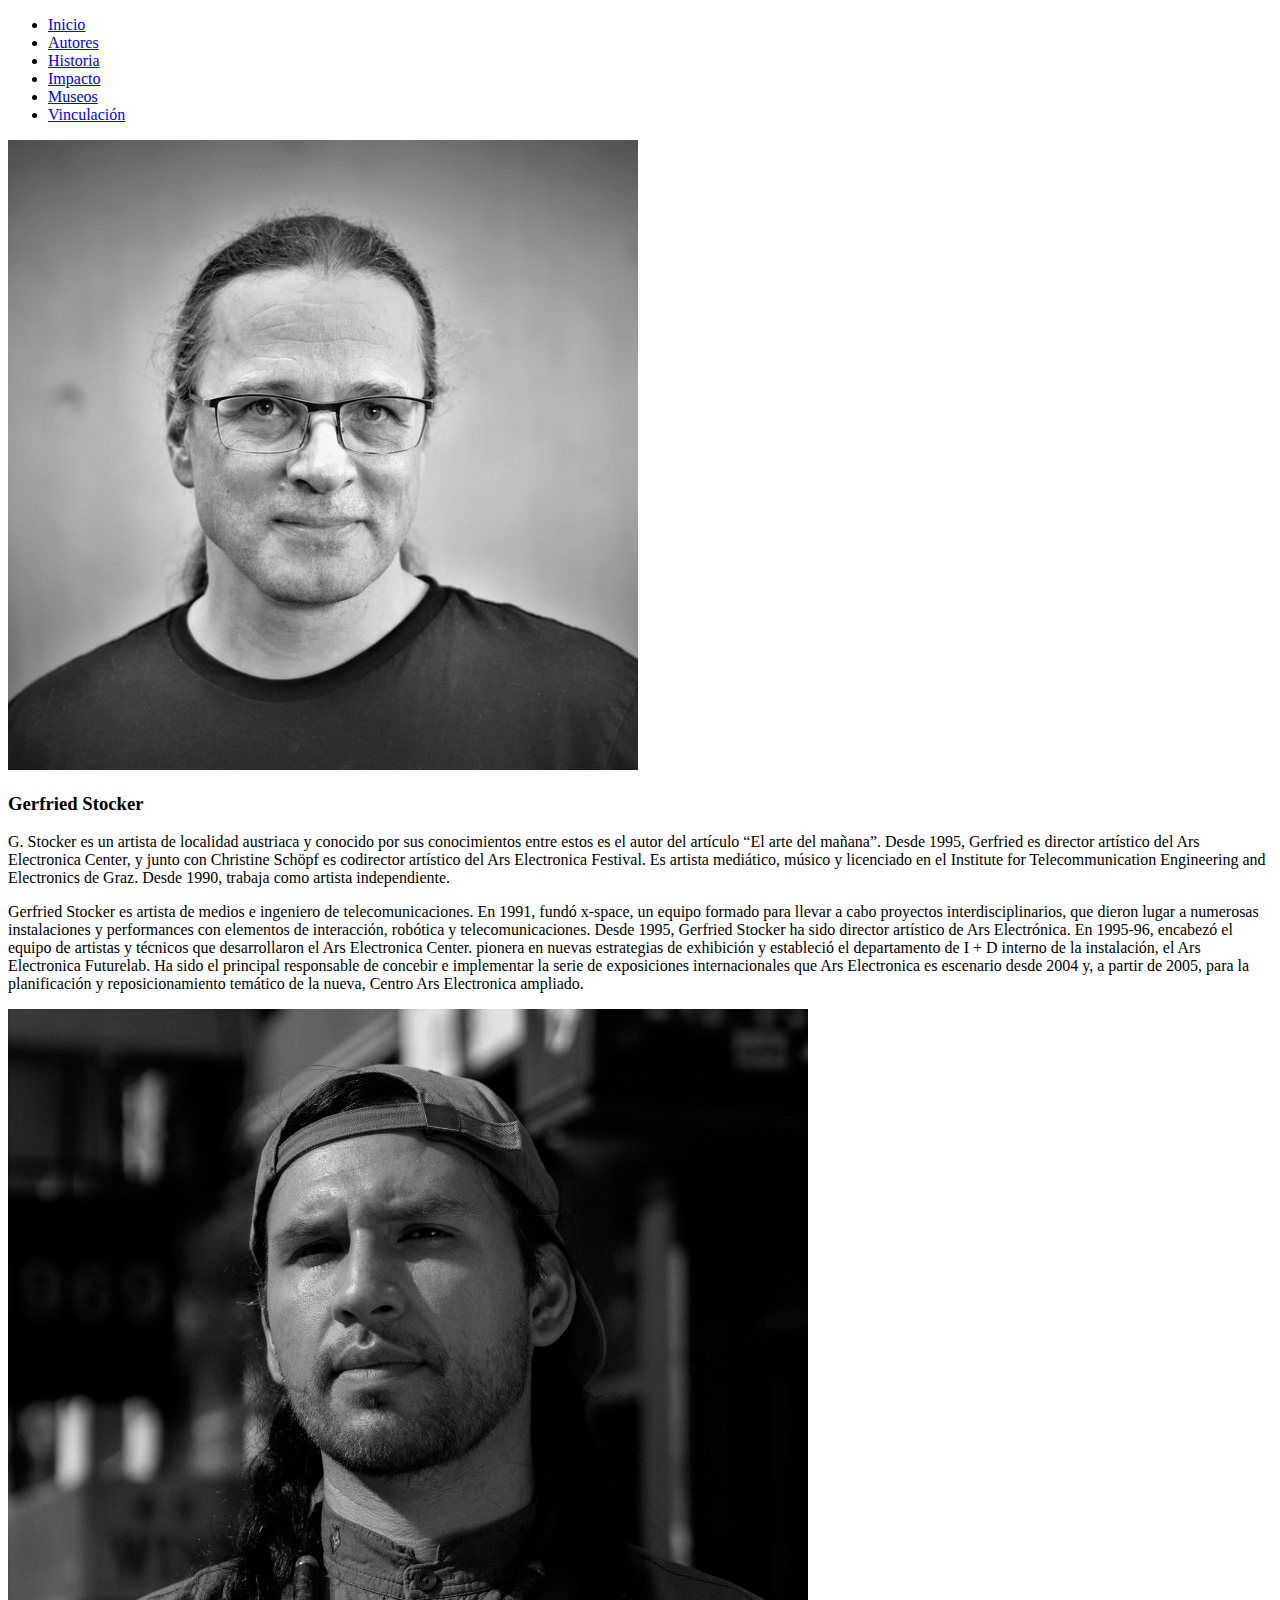
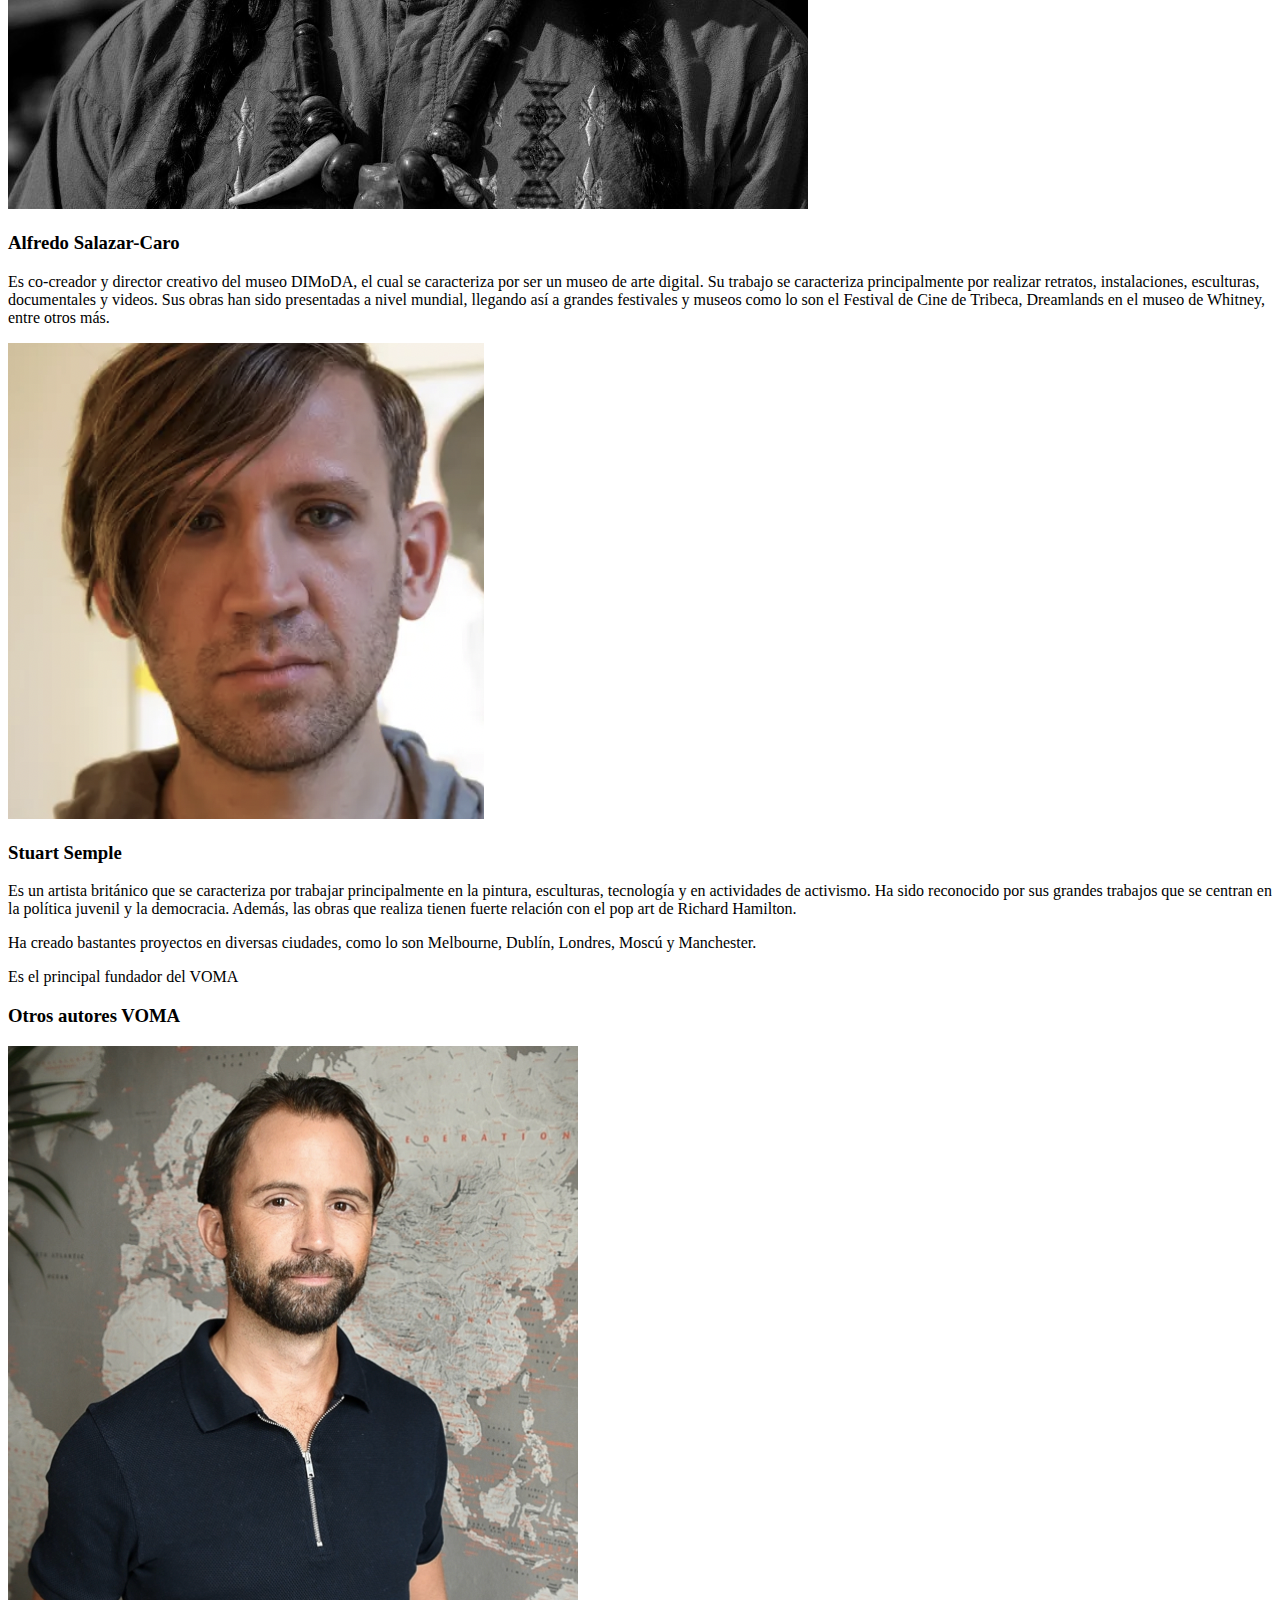
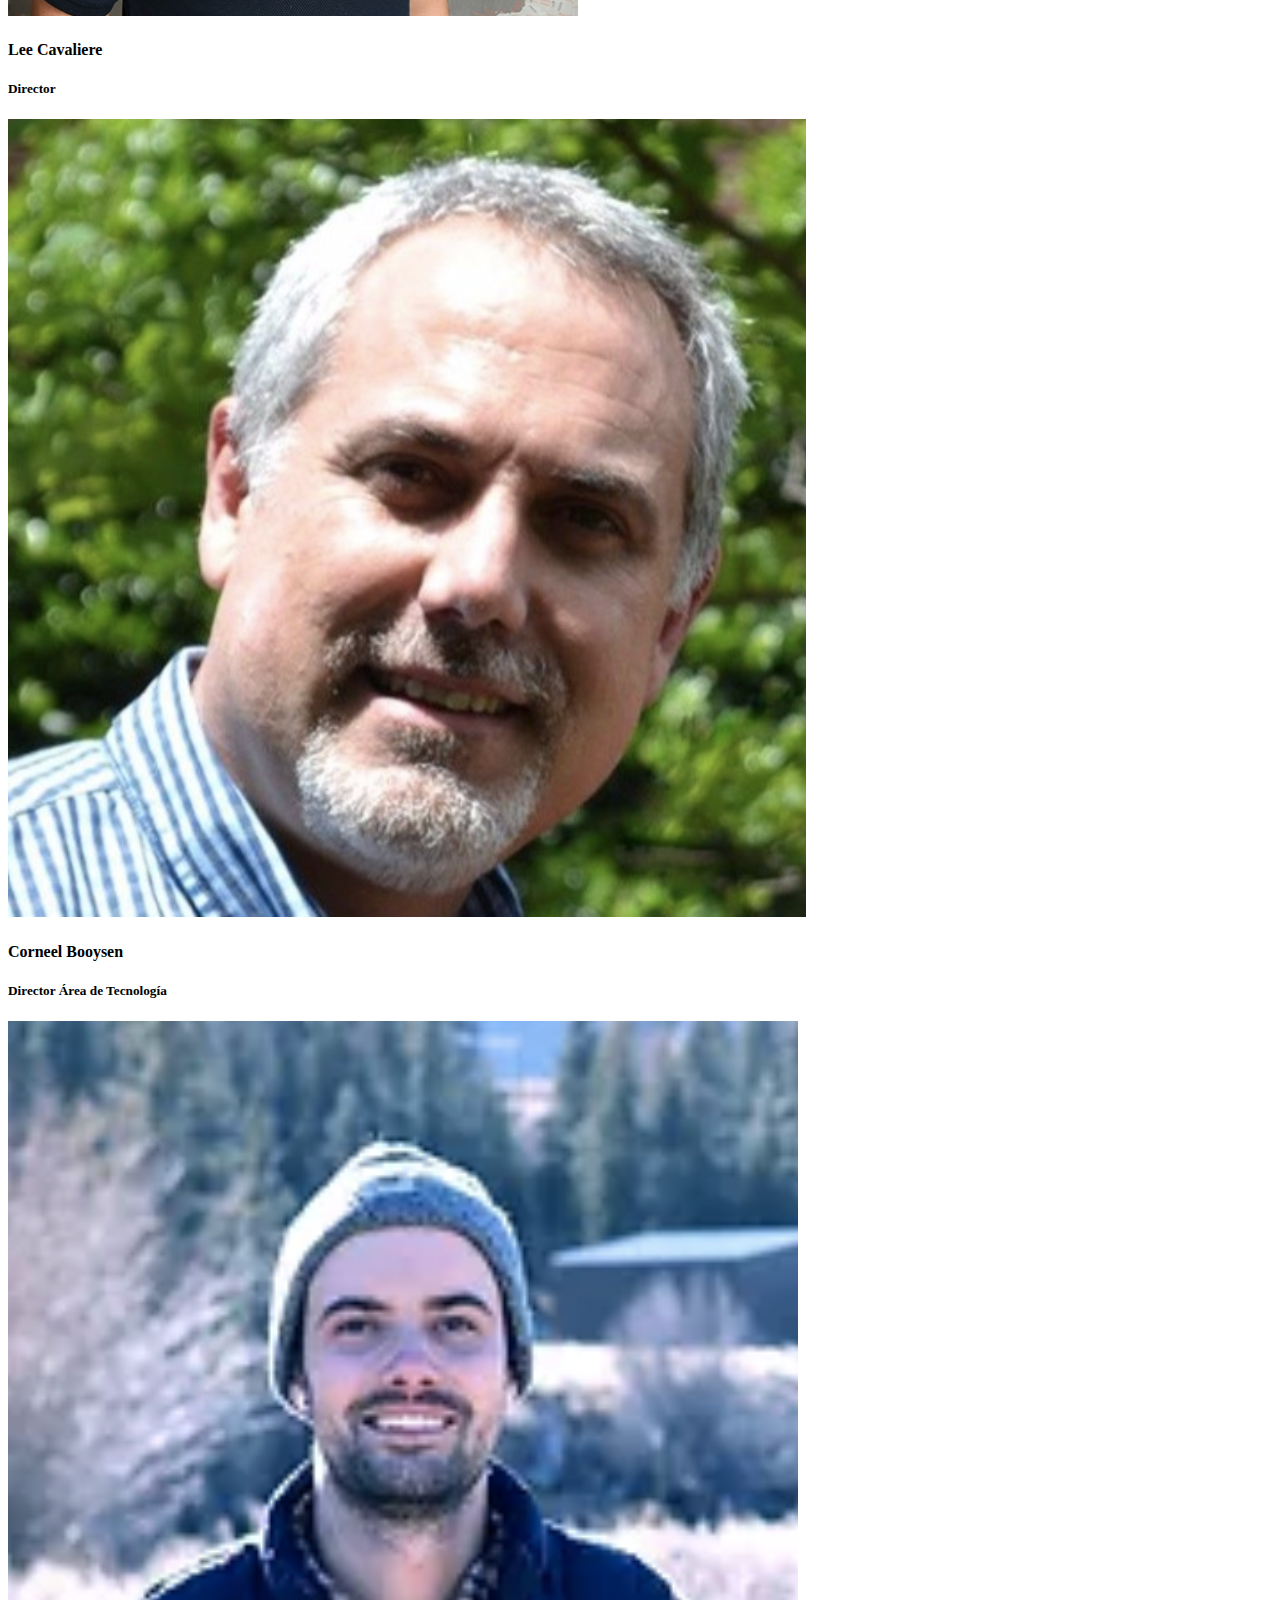
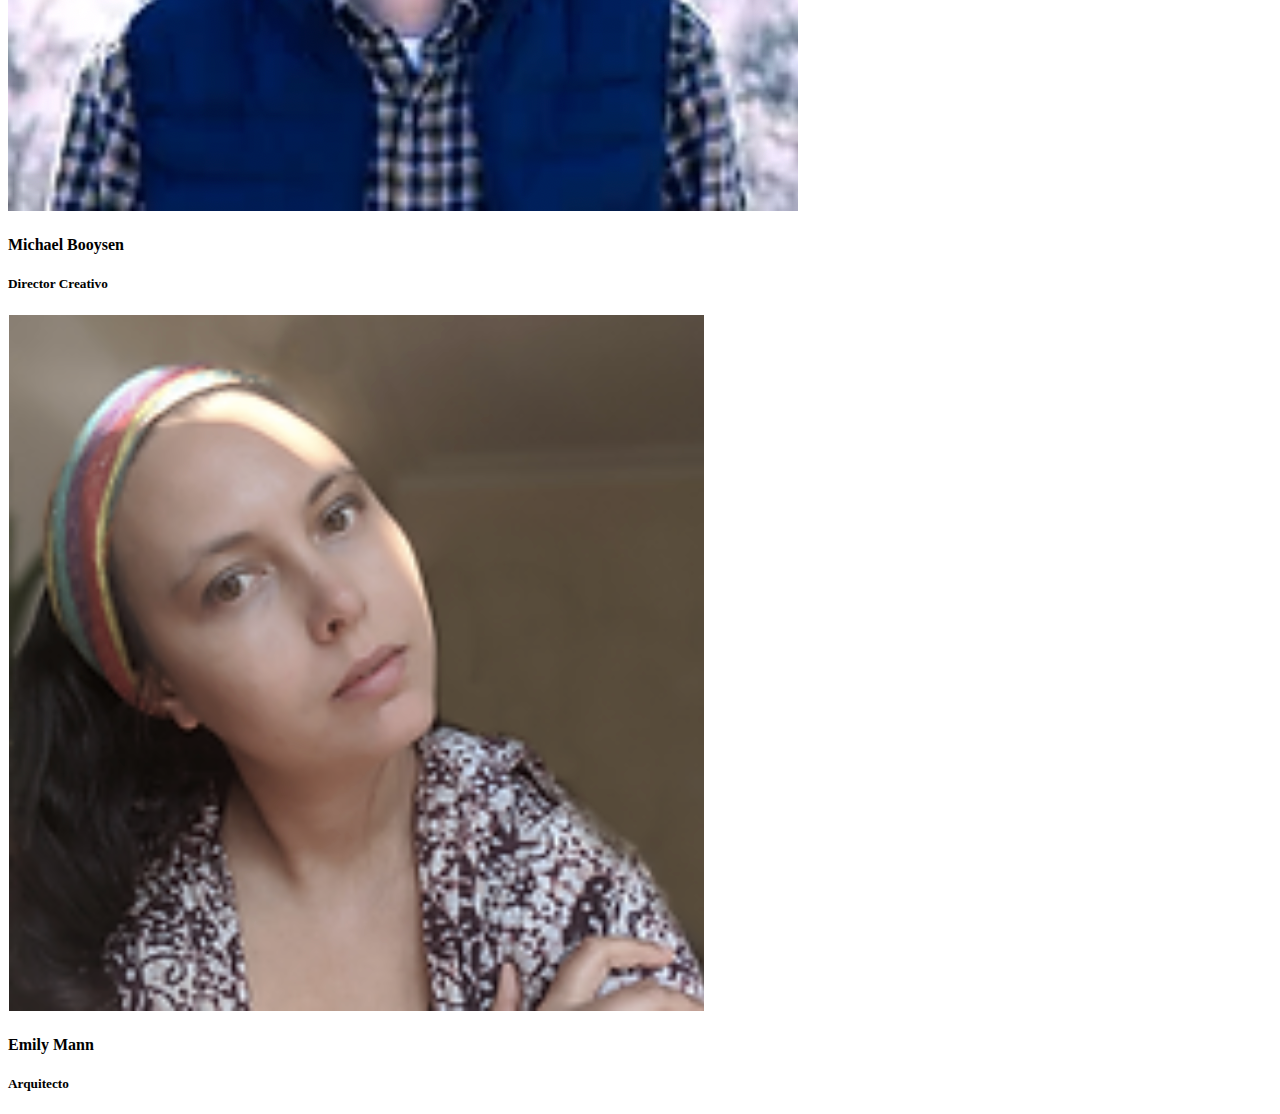
==== autores.html @ 76b71bb9 "first commit" ====
<!DOCTYPE html>
<html lang="es">
<head> 
	<link rel="preconnect" href="https://fonts.googleapis.com">
	<link rel="preconnect" href="https://fonts.gstatic.com" crossorigin>
	<link href="https://fonts.googleapis.com/css2?family=Commissioner:wght@400;700&display=swap" rel="stylesheet">
	<link rel="stylesheet" href="assets/css/style.css">
	<meta charset="UTF-8">
	<meta http-equiv="X-UA-Compatible" content="IE=edge">
	<meta name="viewport" content="width=device-width, initial-scale=1.0">
	<title>Mi pagina</title>
</head>
<body>
	<nav>
		<ul>
			<li><a href="index.html">Inicio</a></li>
			<li><a href="autores.html" class="active"> Autores</a></li>
			<li><a href="historia.html">Historia</a></li>
			<li><a href="impacto.html">Impacto</a></li>
			<li><a href="museos.html">Museos</a></li>
			<li><a href="vinculacion.html">Vinculación</a></li>
		</ul>
	</nav>

	<section class="authorscontainer">
		<div class="gerfried authorbox">
			<img src="assets/img/stocker.png" class="circle">
			<h3>Gerfried Stocker</h3>
			<p>G. Stocker es un artista de localidad austriaca y conocido por sus conocimientos entre estos es el autor del artículo “El arte del mañana”. Desde 1995, Gerfried es director artístico del Ars Electronica Center, y junto con Christine Schöpf es codirector artístico del Ars Electronica Festival. Es artista mediático, músico y licenciado en el Institute for Telecommunication Engineering and Electronics de Graz. Desde 1990, trabaja como artista independiente.</p>
			<p>Gerfried Stocker es artista de medios e ingeniero de telecomunicaciones. En 1991, fundó x-space, un equipo formado para llevar a cabo proyectos interdisciplinarios, que dieron lugar a numerosas instalaciones y performances con elementos de interacción, robótica y telecomunicaciones. Desde 1995, Gerfried Stocker ha sido director artístico de Ars Electrónica. En 1995-96, encabezó el equipo de artistas y técnicos que desarrollaron el Ars Electronica Center. pionera en nuevas estrategias de exhibición y estableció el departamento de I + D interno de la instalación, el Ars Electronica Futurelab. Ha sido el principal responsable de concebir e implementar la serie de exposiciones internacionales que Ars Electronica es escenario desde 2004 y, a partir de 2005, para la planificación y reposicionamiento temático de la nueva, Centro Ars Electronica ampliado.</p>
		</div>

		<div class="alfredo authorbox">
			<img src="assets/img/alfredo.png" class="circle">
			<h3>Alfredo Salazar-Caro</h3>
			<p>Es co-creador y director creativo del museo DIMoDA, el cual se caracteriza por ser un museo de arte digital. Su trabajo se caracteriza principalmente por realizar retratos, instalaciones, esculturas, documentales y videos. Sus obras han sido presentadas a nivel mundial, llegando así a grandes festivales y museos como lo son el Festival de Cine de Tribeca, Dreamlands en el museo de Whitney, entre otros más.</p>

		</div>
		<div class="stuartsemple authorbox">
			<img src="assets/img/semple.png" class="circle">
			<h3>Stuart Semple</h3>
			<p>Es un artista británico que se caracteriza por trabajar principalmente en la pintura, esculturas, tecnología y en actividades de activismo. Ha sido reconocido por sus grandes trabajos que se centran en la política juvenil y la democracia. Además, las obras que realiza tienen fuerte relación con el pop art de Richard Hamilton.</p> 
			<p>Ha creado bastantes proyectos en diversas ciudades, como lo son Melbourne, Dublín, Londres, Moscú y Manchester. </p>
			<p>Es el principal fundador del VOMA</p>
		</div>

	</section>

	<section class="otherauthors">
		<h3>Otros autores VOMA</h3>
		<div class="otherauthorscontainer">
			<div class="lee">
				<img src="assets/img/lee.png" class="circle">
				<h4>Lee Cavaliere</h4>
				<h5>Director</h5>
			</div>
			<div class="cornel" >
				<img src="assets/img/cornel.png" class="circle">
				<h4>Corneel Booysen</h4>
				<h5>Director Área de Tecnología</h5>

			</div>
			<div class="michael">
				<img src="assets/img/michael.png" class="circle">
				<h4>Michael Booysen</h4>
				<h5>Director Creativo</h5>
			</div>

			<div class="emily">
				<img src="assets/img/emily.png" class="circle">
				<h4>Emily Mann</h4>
				<h5>Arquitecto</h5>
			</div>
		</div>
	</section>
</body>
</html>
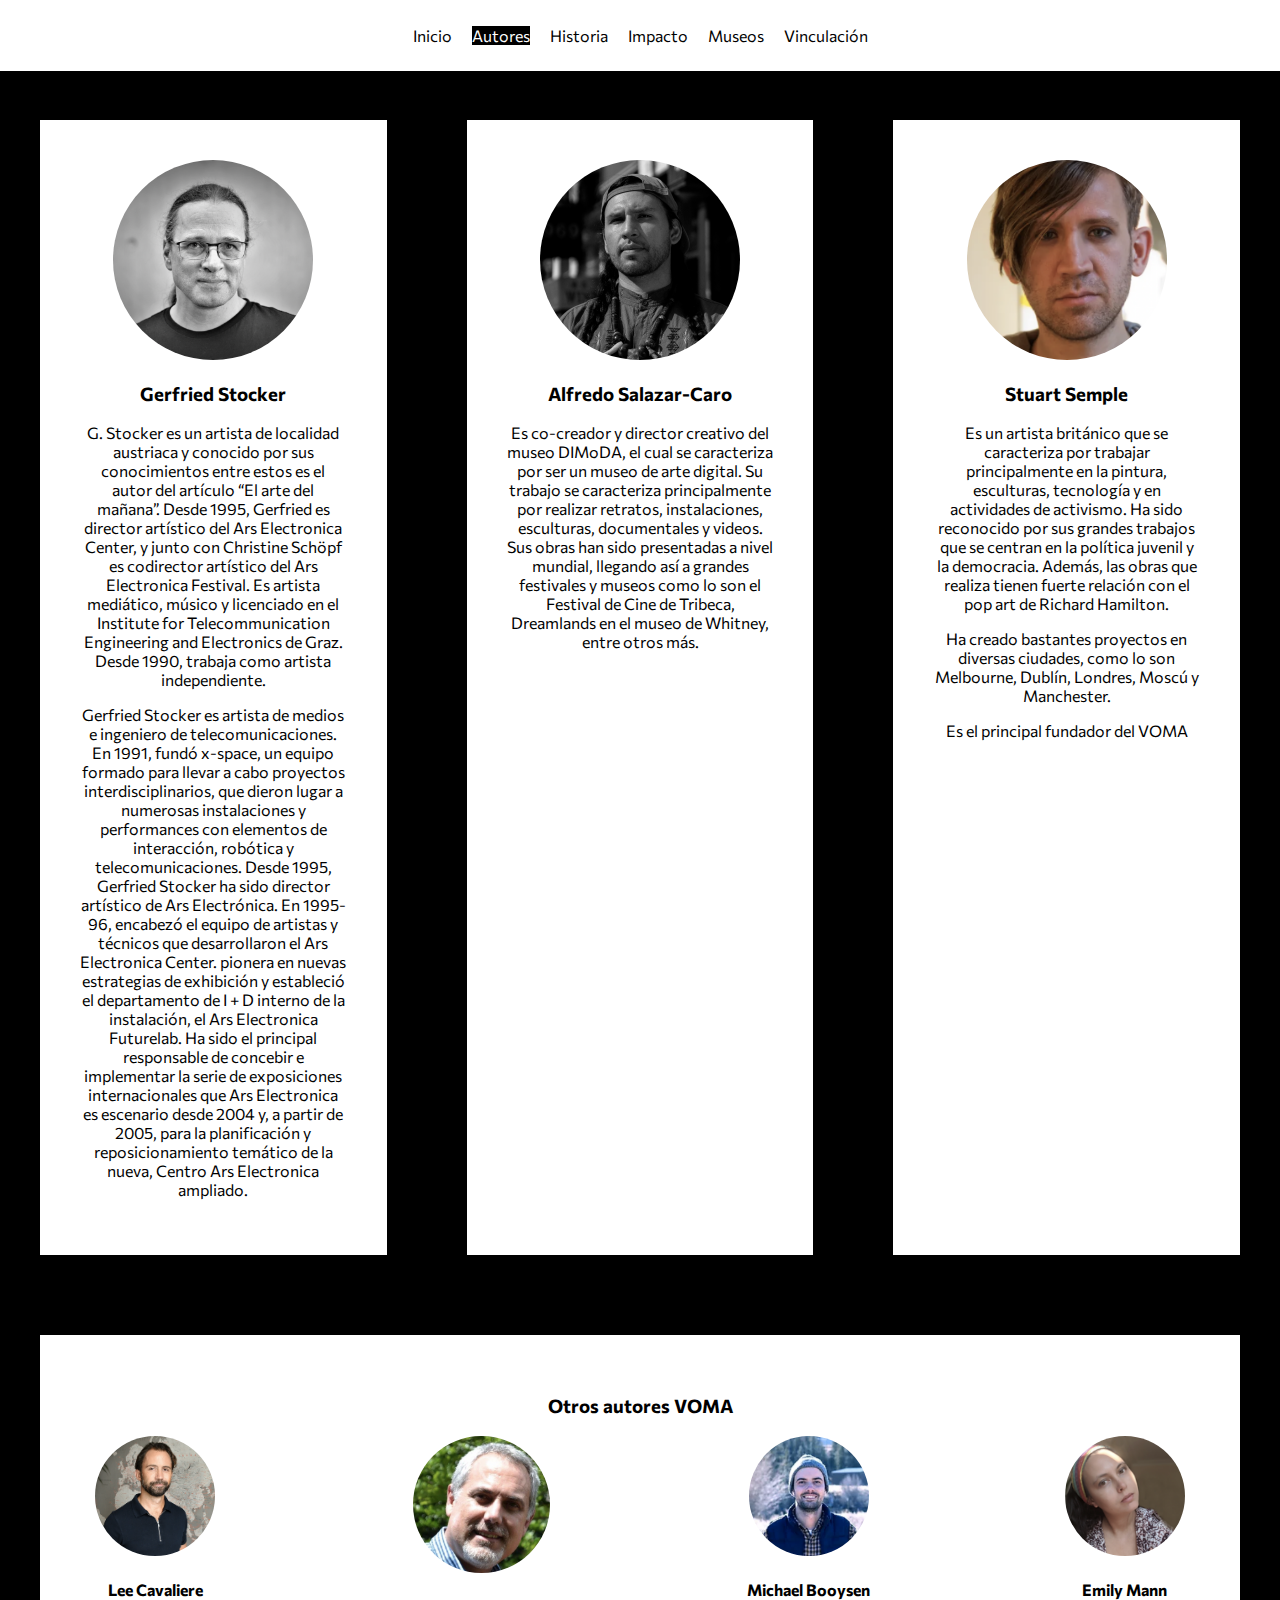
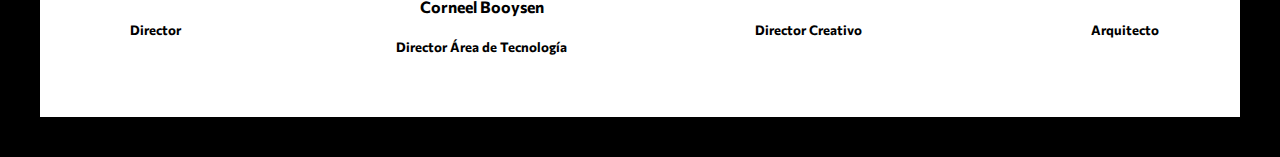
==== commit 987c868a: "fixing style css" ====
--- a/autores.html
+++ b/autores.html
@@ -4,7 +4,7 @@
 	<link rel="preconnect" href="https://fonts.googleapis.com">
 	<link rel="preconnect" href="https://fonts.gstatic.com" crossorigin>
 	<link href="https://fonts.googleapis.com/css2?family=Commissioner:wght@400;700&display=swap" rel="stylesheet">
-	<link rel="stylesheet" href="assets/css/style.css">
+	<link rel="stylesheet" href="style.css">
 	<meta charset="UTF-8">
 	<meta http-equiv="X-UA-Compatible" content="IE=edge">
 	<meta name="viewport" content="width=device-width, initial-scale=1.0">
--- a/style.css
+++ b/style.css
@@ -0,0 +1,253 @@
+body {
+	background-color: black;
+	margin: 0;
+	padding-top: 80px;
+	font-family: 'Commissioner', sans-serif;
+	font color: white;
+	max-width: 100vw;
+	box-sizing: border-box;
+	overflow-x: hidden !important;
+}
+
+*, *::after, *::before {
+	box-sizing: inherit;
+}
+header{
+	background: white; 
+	background-size: cover;
+	margin:100px;
+	padding:100px;
+	text-align: center;
+	font color: white;
+}
+
+nav {
+	background-color: white;
+	width: 100%;
+	position: fixed;
+	font color:white;
+	top: 0;
+}
+nav a {
+	color: black;
+	text-decoration:none;
+}
+
+nav a.active{
+	background-color: black;
+	color: white;
+}
+
+nav ul{
+	list-style-type: none;
+	padding: 0;
+	display: flex;
+	justify-content: center;
+}
+
+nav ul li {
+	margin: 10px;
+}
+.caja { 
+	font-family: 'Commissioner', sans-serif;
+	font-size: 18px;
+	font-weight: 400;
+	color: black;
+	background: white;
+	margin: 100px;
+	overflow: hidden;
+	padding: 20px;
+	text-align: left;
+}
+
+.nombredi {
+	background: white; 
+	background-size: cover;
+	margin:100px;
+	padding:100px;
+	text-align: center;
+	font color: white;
+}
+
+.caja2 {
+	font-family: 'Commissioner', sans-serif;
+	font-size: 18px;
+	font-weight: 400;
+	color: black;
+	background: white;
+	margin: 100px;
+	overflow: hidden;
+	padding: 20px;
+	text-align: center;
+}
+
+.caja3 {
+	font-family: 'Commissioner', sans-serif;
+	font-size: 18px;
+	font-weight: 400;
+	color: black;
+	background: white;
+	margin: 100px;
+	overflow: hidden;
+	padding: 20px;
+	text-align: center;
+
+}
+
+.caja5 {
+	color: black;
+	background: white;
+	margin: 100px;
+	overflow: hidden;
+	padding: 20px;
+	text-align: center;
+}
+
+.caja5 img{
+	width: 800px;
+	max-width: 70%;
+}
+.proycontracontainer{
+	display: flex;
+}
+
+.proycontra{
+	color: black;
+	background: white;
+	padding: 20px;
+	text-align: left;
+	margin: 40px;
+}
+
+.imgproycontra img{
+	display: block;
+	width: 50%;
+	margin: 100px auto;
+}
+
+.equipo {
+	font-family: 'Commissioner', sans-serif;
+	font-size: 18px;
+	font-weight: 400;
+	color: white;
+	margin: 100px;
+	margin-top: 25px;
+	overflow: hidden;
+	text-align: left;
+}
+
+.museos {
+	font-family: 'Commissioner', sans-serif;
+	font-size: 18px;
+	font-weight: 400;
+	color: white;
+	margin: 100px;
+	margin-top: 25px;
+	overflow: hidden;
+	text-align: left;
+}
+
+.museocontainer{
+	display: flex;
+	margin: 100px;
+	flex-direction: column;
+}
+
+.museocontainer img{
+	width: 400px;
+	max-width: 80%;
+	margin: 100px;
+}
+
+.dimoda, .voma{
+	color: black;
+	text-align: left;
+	background-color: white;
+	padding: 40px;
+}
+
+
+
+.authorbox, .otherauthors{
+	color: black;
+	background: white;
+	text-align: center;
+	padding: 40px;
+}
+
+.circle{
+	border-radius: 50%;
+}
+
+.authorbox{
+	margin: 40px;
+	width: 100%;
+}
+
+.authorbox img{
+	width: 200px;
+	max-width: 90%;
+}
+
+.otherauthors {
+	max-width: 100%;
+	margin: 40px;
+}
+
+.otherauthors img{
+	width: 150px;
+	max-width: 80%;
+}
+.authorscontainer {
+	display:flex;
+	justify-content: flex-start;
+
+}
+
+.otherauthorscontainer {
+	display:flex;
+	justify-content: space-between;
+}
+
+
+.vincu, .actuales, .conclusion {
+	color: black;
+	background: white;
+	margin: 100px;
+	padding: 30px;
+	text-align: left;
+
+}
+
+
+.vincutextimg{
+	display: flex;
+	justify-content: space-between;
+	align-items: center;
+}
+
+.vincutextimg img{
+	width: 50%;
+	height: auto;
+}
+
+.actuales img, .conclusion img{
+	width: 50%;
+	display: block;
+	margin: 0 auto;
+}
+
+
+
+
+
+
+
+
+
+
+
+
+
+
+
